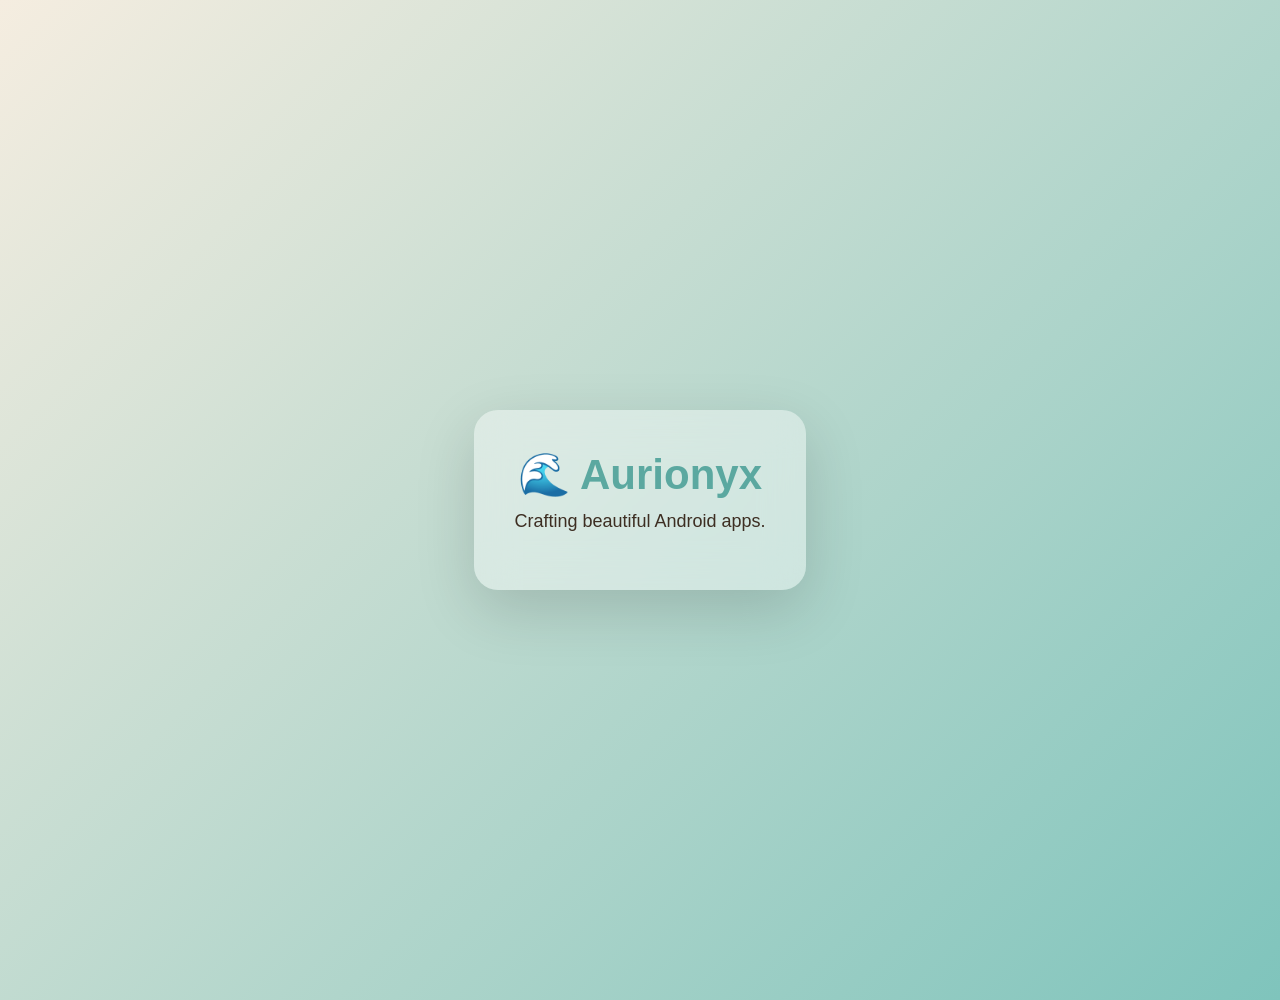
==== index.html @ de1ad11c "Add initial HTML structure for Aurionyx page" ====
<!DOCTYPE html>
<html lang="ru">
<head>
    <meta charset="UTF-8">
    <title>Aurionyx</title>
    <style>
        body {
            background: linear-gradient(135deg, #F5EDE0, #7FC4BC);
            font-family: sans-serif;
            text-align: center;
            padding: 50px;
            min-height: 100vh;
            margin: 0;
            display: flex;
            align-items: center;
            justify-content: center;
        }
        .card {
            background: rgba(255,255,255,0.4);
            backdrop-filter: blur(20px);
            padding: 40px;
            border-radius: 24px;
            box-shadow: 0 20px 60px rgba(0,0,0,0.15);
            max-width: 500px;
        }
        h1 { color: #5BA8A0; font-size: 42px; margin: 0; }
        p { color: #3D2E22; font-size: 18px; margin-top: 12px; }
    </style>
</head>
<body>
    <div class="card">
        <h1>🌊 Aurionyx</h1>
        <p>Crafting beautiful Android apps.</p>
    </div>
</body>
</html>
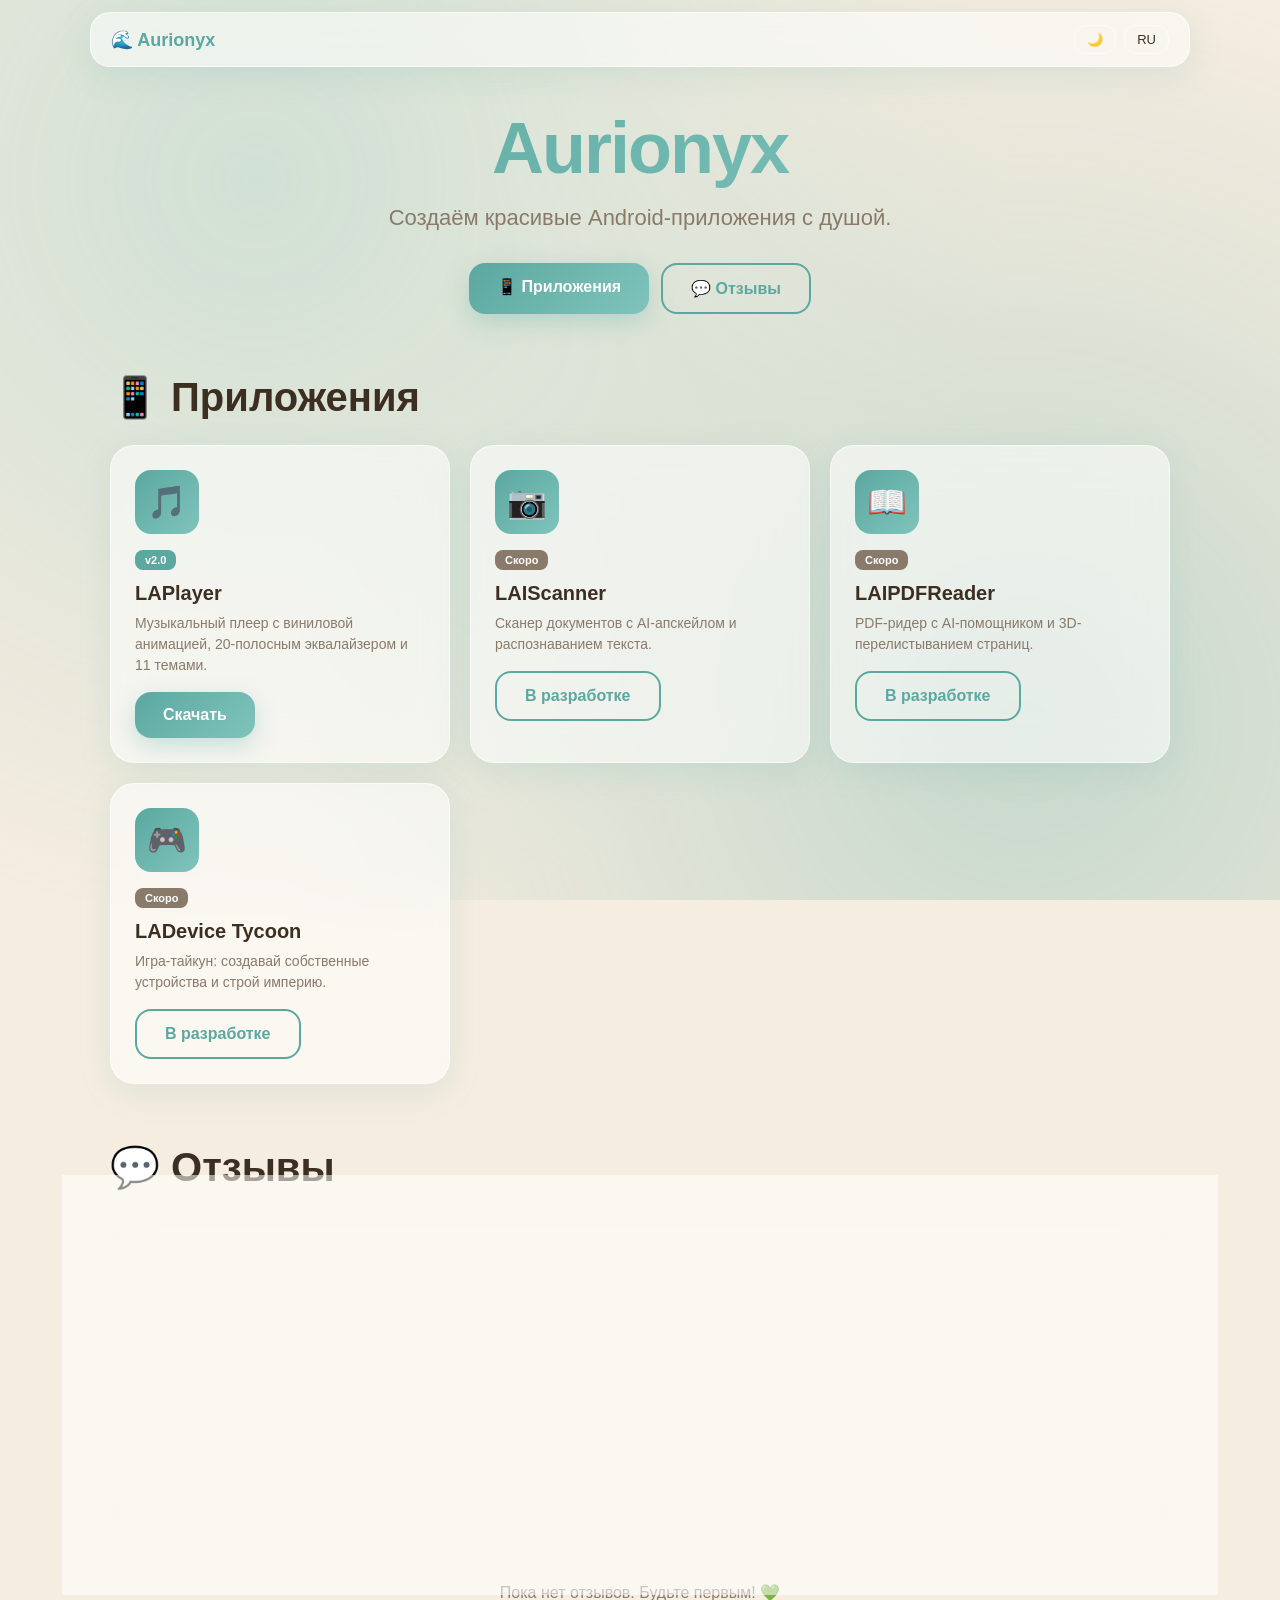
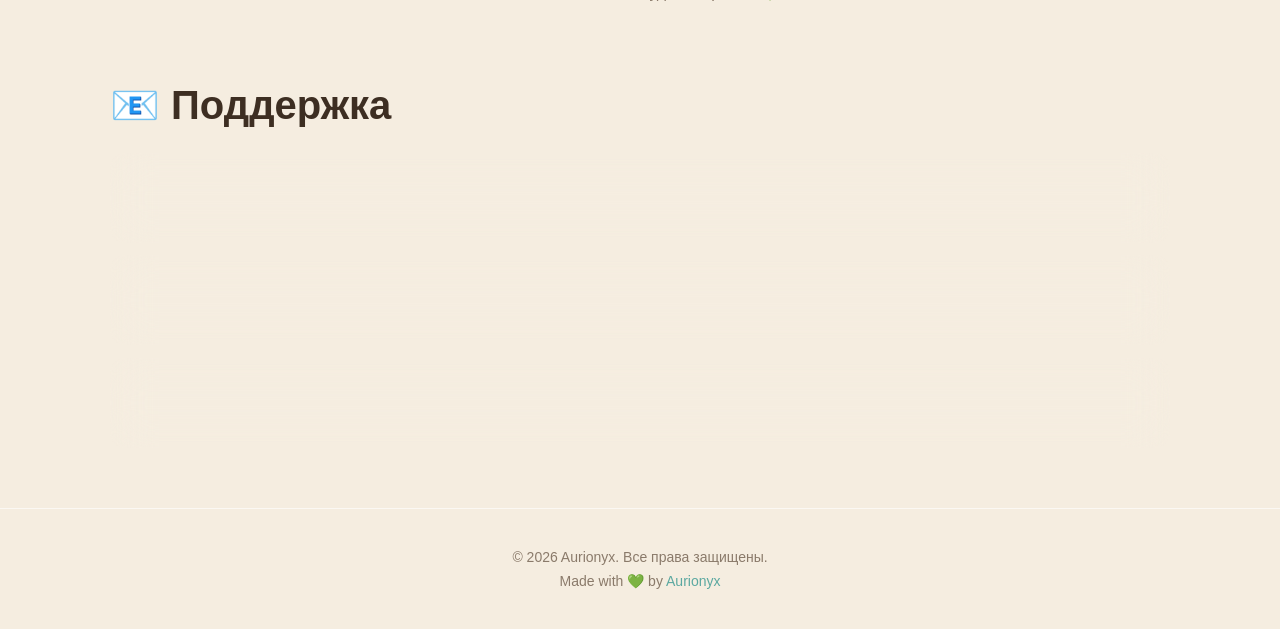
==== commit e62a3a5f: "Refactor index.html for theme and layout enhancements Updated HTML structure and styles for improved" ====
--- a/index.html
+++ b/index.html
@@ -1,36 +1,613 @@
 <!DOCTYPE html>
 <html lang="ru">
 <head>
-    <meta charset="UTF-8">
-    <title>Aurionyx</title>
-    <style>
-        body {
-            background: linear-gradient(135deg, #F5EDE0, #7FC4BC);
-            font-family: sans-serif;
-            text-align: center;
-            padding: 50px;
-            min-height: 100vh;
-            margin: 0;
-            display: flex;
-            align-items: center;
-            justify-content: center;
-        }
-        .card {
-            background: rgba(255,255,255,0.4);
-            backdrop-filter: blur(20px);
-            padding: 40px;
-            border-radius: 24px;
-            box-shadow: 0 20px 60px rgba(0,0,0,0.15);
-            max-width: 500px;
-        }
-        h1 { color: #5BA8A0; font-size: 42px; margin: 0; }
-        p { color: #3D2E22; font-size: 18px; margin-top: 12px; }
-    </style>
+<meta charset="UTF-8">
+<meta name="viewport" content="width=device-width, initial-scale=1.0">
+<title>Aurionyx — Android Apps</title>
+<style>
+:root {
+  --sand: #F5EDE0;
+  --foam: #5BA8A0;
+  --turq: #7FC4BC;
+  --text: #3D2E22;
+  --text2: #8A7A6A;
+  --card: rgba(255,255,255,0.55);
+  --border: rgba(255,255,255,0.6);
+  --shadow: 0 8px 32px rgba(91,168,160,0.15);
+}
+[data-theme="dark"] {
+  --sand: #0E1F17;
+  --foam: #4CAF50;
+  --turq: #81C784;
+  --text: #E8F5E9;
+  --text2: #A5C4B0;
+  --card: rgba(255,255,255,0.06);
+  --border: rgba(255,255,255,0.1);
+  --shadow: 0 8px 32px rgba(0,0,0,0.4);
+}
+[data-theme="amoled"] {
+  --sand: #000000;
+  --foam: #4CAF50;
+  --turq: #81C784;
+  --text: #FFFFFF;
+  --text2: #A5C4B0;
+  --card: rgba(76,175,80,0.08);
+  --border: rgba(76,175,80,0.15);
+  --shadow: 0 8px 32px rgba(0,0,0,0.8);
+}
+* { margin: 0; padding: 0; box-sizing: border-box; -webkit-tap-highlight-color: transparent; }
+body {
+  font-family: -apple-system, BlinkMacSystemFont, 'Segoe UI', Roboto, sans-serif;
+  background: var(--sand);
+  color: var(--text);
+  min-height: 100vh;
+  overflow-x: hidden;
+  transition: background 0.4s, color 0.4s;
+  position: relative;
+}
+body::before {
+  content: '';
+  position: fixed;
+  inset: 0;
+  background: radial-gradient(circle at 20% 20%, var(--turq), transparent 60%),
+              radial-gradient(circle at 80% 80%, var(--foam), transparent 60%);
+  opacity: 0.3;
+  z-index: -1;
+  animation: flow 20s ease-in-out infinite;
+}
+@keyframes flow {
+  0%, 100% { transform: translate(0, 0) scale(1); }
+  50% { transform: translate(30px, -30px) scale(1.1); }
+}
+nav {
+  position: sticky;
+  top: 12px;
+  margin: 12px auto;
+  max-width: 1100px;
+  background: var(--card);
+  backdrop-filter: blur(20px);
+  -webkit-backdrop-filter: blur(20px);
+  border: 1px solid var(--border);
+  border-radius: 20px;
+  padding: 12px 20px;
+  display: flex;
+  justify-content: space-between;
+  align-items: center;
+  box-shadow: var(--shadow);
+  z-index: 100;
+}
+.logo { font-weight: 700; font-size: 18px; color: var(--foam); display: flex; align-items: center; gap: 8px; }
+.nav-right { display: flex; gap: 8px; align-items: center; }
+.nav-btn {
+  background: transparent;
+  border: 1px solid var(--border);
+  color: var(--text);
+  padding: 6px 12px;
+  border-radius: 12px;
+  cursor: pointer;
+  font-size: 13px;
+  transition: 0.2s;
+}
+.nav-btn:hover { background: var(--card); transform: scale(1.05); }
+.hero {
+  max-width: 1100px;
+  margin: 40px auto;
+  padding: 0 20px;
+  text-align: center;
+}
+.hero h1 {
+  font-size: clamp(40px, 8vw, 72px);
+  background: linear-gradient(135deg, var(--foam), var(--turq));
+  -webkit-background-clip: text;
+  -webkit-text-fill-color: transparent;
+  background-clip: text;
+  margin-bottom: 16px;
+  font-weight: 800;
+  letter-spacing: -2px;
+}
+.hero p {
+  font-size: clamp(16px, 2.5vw, 22px);
+  color: var(--text2);
+  max-width: 600px;
+  margin: 0 auto 32px;
+}
+.hero-buttons { display: flex; gap: 12px; justify-content: center; flex-wrap: wrap; }
+.btn {
+  background: linear-gradient(135deg, var(--foam), var(--turq));
+  color: white;
+  border: none;
+  padding: 14px 28px;
+  border-radius: 16px;
+  font-size: 16px;
+  font-weight: 600;
+  cursor: pointer;
+  transition: 0.3s cubic-bezier(0.34, 1.56, 0.64, 1);
+  text-decoration: none;
+  display: inline-block;
+  box-shadow: 0 8px 24px rgba(91,168,160,0.3);
+}
+.btn:hover { transform: translateY(-3px) scale(1.03); box-shadow: 0 12px 32px rgba(91,168,160,0.4); }
+.btn-outline {
+  background: transparent;
+  border: 2px solid var(--foam);
+  color: var(--foam);
+  box-shadow: none;
+}
+.btn-outline:hover { background: var(--foam); color: white; }
+section {
+  max-width: 1100px;
+  margin: 60px auto;
+  padding: 0 20px;
+}
+.section-title {
+  font-size: clamp(28px, 5vw, 40px);
+  margin-bottom: 24px;
+  font-weight: 700;
+  color: var(--text);
+}
+.apps-grid {
+  display: grid;
+  grid-template-columns: repeat(auto-fill, minmax(280px, 1fr));
+  gap: 20px;
+}
+.app-card {
+  background: var(--card);
+  backdrop-filter: blur(20px);
+  -webkit-backdrop-filter: blur(20px);
+  border: 1px solid var(--border);
+  border-radius: 24px;
+  padding: 24px;
+  box-shadow: var(--shadow);
+  transition: 0.3s cubic-bezier(0.34, 1.56, 0.64, 1);
+}
+.app-card:hover { transform: translateY(-6px); box-shadow: 0 16px 40px rgba(91,168,160,0.25); }
+.app-icon {
+  width: 64px; height: 64px;
+  border-radius: 16px;
+  background: linear-gradient(135deg, var(--foam), var(--turq));
+  display: flex; align-items: center; justify-content: center;
+  font-size: 32px;
+  margin-bottom: 16px;
+}
+.app-card h3 { font-size: 20px; margin-bottom: 8px; }
+.app-card p { color: var(--text2); font-size: 14px; margin-bottom: 16px; line-height: 1.5; }
+.badge {
+  display: inline-block;
+  background: var(--foam);
+  color: white;
+  font-size: 11px;
+  padding: 4px 10px;
+  border-radius: 8px;
+  font-weight: 600;
+  margin-bottom: 12px;
+}
+.badge.soon { background: var(--text2); }
+.feedback-form {
+  background: var(--card);
+  backdrop-filter: blur(20px);
+  border: 1px solid var(--border);
+  border-radius: 24px;
+  padding: 24px;
+  box-shadow: var(--shadow);
+  margin-bottom: 24px;
+}
+.feedback-form input,
+.feedback-form textarea,
+.feedback-form select {
+  width: 100%;
+  padding: 12px 16px;
+  border: 1px solid var(--border);
+  border-radius: 12px;
+  background: rgba(255,255,255,0.3);
+  color: var(--text);
+  font-size: 15px;
+  margin-bottom: 12px;
+  font-family: inherit;
+}
+.feedback-form textarea { min-height: 100px; resize: vertical; }
+.reviews-list { display: flex; flex-direction: column; gap: 12px; }
+.review {
+  background: var(--card);
+  backdrop-filter: blur(20px);
+  border: 1px solid var(--border);
+  border-radius: 16px;
+  padding: 16px;
+  box-shadow: var(--shadow);
+}
+.review-header { display: flex; justify-content: space-between; margin-bottom: 8px; }
+.review-name { font-weight: 600; }
+.review-stars { color: #FFB800; }
+.review-text { color: var(--text2); font-size: 14px; line-height: 1.5; }
+.review-date { font-size: 12px; color: var(--text2); opacity: 0.7; margin-top: 8px; }
+.faq-item {
+  background: var(--card);
+  backdrop-filter: blur(20px);
+  border: 1px solid var(--border);
+  border-radius: 16px;
+  padding: 20px;
+  margin-bottom: 12px;
+  box-shadow: var(--shadow);
+}
+.faq-item h4 { color: var(--foam); margin-bottom: 8px; }
+.faq-item p { color: var(--text2); font-size: 14px; line-height: 1.6; }
+footer {
+  text-align: center;
+  padding: 40px 20px;
+  color: var(--text2);
+  font-size: 14px;
+  border-top: 1px solid var(--border);
+  margin-top: 60px;
+}
+footer a { color: var(--foam); text-decoration: none; }
+@media (max-width: 600px) {
+  nav { padding: 10px 14px; border-radius: 16px; }
+  .logo { font-size: 16px; }
+  .nav-btn { padding: 5px 10px; font-size: 12px; }
+  .hero { margin: 24px auto; }
+}
+</style>
 </head>
-<body>
-    <div class="card">
-        <h1>🌊 Aurionyx</h1>
-        <p>Crafting beautiful Android apps.</p>
+<body data-theme="light">
+
+<nav>
+  <div class="logo">🌊 Aurionyx</div>
+  <div class="nav-right">
+    <button class="nav-btn" id="themeBtn" onclick="cycleTheme()">🌙</button>
+    <button class="nav-btn" onclick="toggleLang()" id="langBtn">RU</button>
+  </div>
+</nav>
+
+<div class="hero">
+  <h1 data-i18n="hero_title">Aurionyx</h1>
+  <p data-i18n="hero_sub">Создаём красивые Android-приложения с душой.</p>
+  <div class="hero-buttons">
+    <a href="#apps" class="btn" data-i18n="btn_apps">📱 Приложения</a>
+    <a href="#feedback" class="btn btn-outline" data-i18n="btn_feedback">💬 Отзывы</a>
+  </div>
+</div>
+
+<section id="apps">
+  <h2 class="section-title" data-i18n="apps_title">📱 Приложения</h2>
+  <div class="apps-grid">
+    <div class="app-card">
+      <div class="app-icon">🎵</div>
+      <span class="badge">v2.0</span>
+      <h3>LAPlayer</h3>
+      <p data-i18n="app_laplayer">Музыкальный плеер с виниловой анимацией, 20-полосным эквалайзером и 11 темами.</p>
+      <a href="https://github.com/Aurionyx-Corp" class="btn" data-i18n="btn_download">Скачать</a>
     </div>
+    <div class="app-card">
+      <div class="app-icon">📷</div>
+      <span class="badge soon" data-i18n="badge_soon">Скоро</span>
+      <h3>LAIScanner</h3>
+      <p data-i18n="app_laiscanner">Сканер документов с AI-апскейлом и распознаванием текста.</p>
+      <button class="btn btn-outline" disabled data-i18n="btn_soon">В разработке</button>
+    </div>
+    <div class="app-card">
+      <div class="app-icon">📖</div>
+      <span class="badge soon" data-i18n="badge_soon">Скоро</span>
+      <h3>LAIPDFReader</h3>
+      <p data-i18n="app_laipdf">PDF-ридер с AI-помощником и 3D-перелистыванием страниц.</p>
+      <button class="btn btn-outline" disabled data-i18n="btn_soon">В разработке</button>
+    </div>
+    <div class="app-card">
+      <div class="app-icon">🎮</div>
+      <span class="badge soon" data-i18n="badge_soon">Скоро</span>
+      <h3>LADevice Tycoon</h3>
+      <p data-i18n="app_ladevice">Игра-тайкун: создавай собственные устройства и строй империю.</p>
+      <button class="btn btn-outline" disabled data-i18n="btn_soon">В разработке</button>
+    </div>
+  </div>
+</section>
+
+<section id="feedback">
+  <h2 class="section-title" data-i18n="feedback_title">💬 Отзывы</h2>
+  <div class="feedback-form">
+    <input type="text" id="fbName" placeholder="Ваше имя" data-i18n-ph="ph_name">
+    <select id="fbRating">
+      <option value="5">⭐⭐⭐⭐⭐</option>
+      <option value="4">⭐⭐⭐⭐</option>
+      <option value="3">⭐⭐⭐</option>
+      <option value="2">⭐⭐</option>
+      <option value="1">⭐</option>
+    </select>
+    <textarea id="fbText" placeholder="Ваш отзыв или предложение..." data-i18n-ph="ph_text"></textarea>
+    <button class="btn" onclick="submitFeedback()" data-i18n="btn_send">Отправить</button>
+  </div>
+  <div class="reviews-list" id="reviewsList"></div>
+</section>
+
+<section id="support">
+  <h2 class="section-title" data-i18n="support_title">📧 Поддержка</h2>
+  <div class="faq-item">
+    <h4 data-i18n="faq1_q">Как связаться с разработчиком?</h4>
+    <p data-i18n="faq1_a">Пишите на email: cooolget06@gmail.com</p>
+  </div>
+  <div class="faq-item">
+    <h4 data-i18n="faq2_q">Где скачать приложения?</h4>
+    <p data-i18n="faq2_a">Скоро APK-файлы появятся в разделе "Приложения".</p>
+  </div>
+  <div class="faq-item">
+    <h4 data-i18n="faq3_q">Приложения бесплатные?</h4>
+    <p data-i18n="faq3_a">Да, все приложения Aurionyx полностью бесплатны, без рекламы и подписок.</p>
+  </div>
+</section>
+
+<footer>
+  <p>© 2026 Aurionyx. <span data-i18n="footer_rights">Все права защищены.</span></p>
+  <p style="margin-top: 8px;">Made with 💚 by <a href="mailto:cooolget06@gmail.com">Aurionyx</a></p>
+</footer>
+
+<script>
+const translations = {
+  ru: {
+    hero_title: "Aurionyx",
+    hero_sub: "Создаём красивые Android-приложения с душой.",
+    btn_apps: "📱 Приложения",
+    btn_feedback: "💬 Отзывы",
+    apps_title: "📱 Приложения",
+    app_laplayer: "Музыкальный плеер с виниловой анимацией, 20-полосным эквалайзером и 11 темами.",
+    app_laiscanner: "Сканер документов с AI-апскейлом и распознаванием текста.",
+    app_laipdf: "PDF-ридер с AI-помощником и 3D-перелистыванием страниц.",
+    app_ladevice: "Игра-тайкун: создавай собственные устройства и строй империю.",
+    btn_download: "Скачать",
+    btn_soon: "В разработке",
+    badge_soon: "Скоро",
+    feedback_title: "💬 Отзывы",
+    ph_name: "Ваше имя",
+    ph_text: "Ваш отзыв или предложение...",
+    btn_send: "Отправить",
+    support_title: "📧 Поддержка",
+    faq1_q: "Как связаться с разработчиком?",
+    faq1_a: "Пишите на email: cooolget06@gmail.com",
+    faq2_q: "Где скачать приложения?",
+    faq2_a: "Скоро APK-файлы появятся в разделе \"Приложения\".",
+    faq3_q: "Приложения бесплатные?",
+    faq3_a: "Да, все приложения Aurionyx полностью бесплатны, без рекламы и подписок.",
+    footer_rights: "Все права защищены."
+  },
+  en: {
+    hero_title: "Aurionyx",
+    hero_sub: "Crafting beautiful Android apps with soul.",
+    btn_apps: "📱 Apps",
+    btn_feedback: "💬 Feedback",
+    apps_title: "📱 Apps",
+    app_laplayer: "Music player with vinyl animation, 20-band equalizer, and 11 themes.",
+    app_laiscanner: "Document scanner with AI upscale and text recognition.",
+    app_laipdf: "PDF reader with AI assistant and 3D page flip.",
+    app_ladevice: "Tycoon game: build your own devices and empire.",
+    btn_download: "Download",
+    btn_soon: "Coming soon",
+    badge_soon: "Soon",
+    feedback_title: "💬 Feedback",
+    ph_name: "Your name",
+    ph_text: "Your feedback or suggestion...",
+    btn_send: "Send",
+    support_title: "📧 Support",
+    faq1_q: "How to contact the developer?",
+    faq1_a: "Email: cooolget06@gmail.com",
+    faq2_q: "Where to download apps?",
+    faq2_a: "APK files will appear in the Apps section soon.",
+    faq3_q: "Are the apps free?",
+    faq3_a: "Yes, all Aurionyx apps are completely free, no ads, no subscriptions.",
+    footer_rights: "All rights reserved."
+  },
+  uk: {
+    hero_title: "Aurionyx",
+    hero_sub: "Створюємо красиві Android-додатки з душею.",
+    btn_apps: "📱 Додатки",
+    btn_feedback: "💬 Відгуки",
+    apps_title: "📱 Додатки",
+    app_laplayer: "Музичний плеєр з вініловою анімацією, 20-смуговим еквалайзером та 11 темами.",
+    app_laiscanner: "Сканер документів з AI-апскейлом і розпізнаванням тексту.",
+    app_laipdf: "PDF-рідер з AI-помічником і 3D-перегортанням сторінок.",
+    app_ladevice: "Гра-тайкун: створюй власні пристрої та імперію.",
+    btn_download: "Завантажити",
+    btn_soon: "У розробці",
+    badge_soon: "Скоро",
+    feedback_title: "💬 Відгуки",
+    ph_name: "Ваше ім'я",
+    ph_text: "Ваш відгук або пропозиція...",
+    btn_send: "Надіслати",
+    support_title: "📧 Підтримка",
+    faq1_q: "Як зв'язатися з розробником?",
+    faq1_a: "Email: cooolget06@gmail.com",
+    faq2_q: "Де завантажити додатки?",
+    faq2_a: "APK-файли скоро з'являться в розділі \"Додатки\".",
+    faq3_q: "Додатки безкоштовні?",
+    faq3_a: "Так, всі додатки Aurionyx повністю безкоштовні, без реклами.",
+    footer_rights: "Всі права захищені."
+  },
+  be: {
+    hero_title: "Aurionyx",
+    hero_sub: "Ствараем прыгожыя Android-дадаткі з душой.",
+    btn_apps: "📱 Дадаткі",
+    btn_feedback: "💬 Водгукі",
+    apps_title: "📱 Дадаткі",
+    app_laplayer: "Музычны плэер з вінілавай анімацыяй, 20-палосным эквалайзерам і 11 тэмамі.",
+    app_laiscanner: "Сканер дакументаў з AI-апскейлам і распазнаваннем тэксту.",
+    app_laipdf: "PDF-рыдэр з AI-памочнікам і 3D-перагортваннем старонак.",
+    app_ladevice: "Гульня-тайкун: стварай уласныя прылады і імперыю.",
+    btn_download: "Спампаваць",
+    btn_soon: "У распрацоўцы",
+    badge_soon: "Хутка",
+    feedback_title: "💬 Водгукі",
+    ph_name: "Ваша імя",
+    ph_text: "Ваш водгук або прапанова...",
+    btn_send: "Адправіць",
+    support_title: "📧 Падтрымка",
+    faq1_q: "Як звязацца з распрацоўшчыкам?",
+    faq1_a: "Email: cooolget06@gmail.com",
+    faq2_q: "Дзе спампаваць дадаткі?",
+    faq2_a: "APK-файлы хутка з'явяцца ў раздзеле \"Дадаткі\".",
+    faq3_q: "Дадаткі бясплатныя?",
+    faq3_a: "Так, усе дадаткі Aurionyx цалкам бясплатныя, без рэкламы.",
+    footer_rights: "Усе правы абаронены."
+  },
+  pl: {
+    hero_title: "Aurionyx",
+    hero_sub: "Tworzymy piękne aplikacje Android z duszą.",
+    btn_apps: "📱 Aplikacje",
+    btn_feedback: "💬 Opinie",
+    apps_title: "📱 Aplikacje",
+    app_laplayer: "Odtwarzacz muzyczny z animacją winylu, 20-pasmowym korektorem i 11 motywami.",
+    app_laiscanner: "Skaner dokumentów z AI upscale i rozpoznawaniem tekstu.",
+    app_laipdf: "Czytnik PDF z asystentem AI i przewracaniem stron 3D.",
+    app_ladevice: "Gra tycoon: twórz własne urządzenia i imperium.",
+    btn_download: "Pobierz",
+    btn_soon: "W budowie",
+    badge_soon: "Wkrótce",
+    feedback_title: "💬 Opinie",
+    ph_name: "Twoje imię",
+    ph_text: "Twoja opinia lub sugestia...",
+    btn_send: "Wyślij",
+    support_title: "📧 Wsparcie",
+    faq1_q: "Jak skontaktować się z deweloperem?",
+    faq1_a: "Email: cooolget06@gmail.com",
+    faq2_q: "Gdzie pobrać aplikacje?",
+    faq2_a: "Pliki APK wkrótce pojawią się w sekcji \"Aplikacje\".",
+    faq3_q: "Czy aplikacje są darmowe?",
+    faq3_a: "Tak, wszystkie aplikacje Aurionyx są całkowicie darmowe, bez reklam.",
+    footer_rights: "Wszelkie prawa zastrzeżone."
+  },
+  kk: {
+    hero_title: "Aurionyx",
+    hero_sub: "Жанды Android қосымшаларын жасаймыз.",
+    btn_apps: "📱 Қосымшалар",
+    btn_feedback: "💬 Пікірлер",
+    apps_title: "📱 Қосымшалар",
+    app_laplayer: "Винил анимациясы, 20 жолақты эквалайзер және 11 тақырыппен музыка ойнатқыш.",
+    app_laiscanner: "AI upscale және мәтінді танумен құжат сканері.",
+    app_laipdf: "AI көмекшісі және 3D бет бұрумен PDF оқырман.",
+    app_ladevice: "Тайкун ойыны: өз құрылғыларыңызды және империяңызды жасаңыз.",
+    btn_download: "Жүктеу",
+    btn_soon: "Әзірленуде",
+    badge_soon: "Жақында",
+    feedback_title: "💬 Пікірлер",
+    ph_name: "Сіздің атыңыз",
+    ph_text: "Сіздің пікіріңіз немесе ұсынысыңыз...",
+    btn_send: "Жіберу",
+    support_title: "📧 Қолдау",
+    faq1_q: "Әзірлеушімен қалай байланысуға болады?",
+    faq1_a: "Email: cooolget06@gmail.com",
+    faq2_q: "Қосымшаларды қайдан жүктеуге болады?",
+    faq2_a: "APK файлдары жақында \"Қосымшалар\" бөлімінде пайда болады.",
+    faq3_q: "Қосымшалар тегін бе?",
+    faq3_a: "Иә, барлық Aurionyx қосымшалары толығымен тегін, жарнамасыз.",
+    footer_rights: "Барлық құқықтар қорғалған."
+  },
+  bg: {
+    hero_title: "Aurionyx",
+    hero_sub: "Създаваме красиви Android приложения с душа.",
+    btn_apps: "📱 Приложения",
+    btn_feedback: "💬 Отзиви",
+    apps_title: "📱 Приложения",
+    app_laplayer: "Музикален плейър с винил анимация, 20-лентов еквалайзер и 11 теми.",
+    app_laiscanner: "Скенер за документи с AI upscale и разпознаване на текст.",
+    app_laipdf: "PDF четец с AI асистент и 3D прелистване на страници.",
+    app_ladevice: "Игра тайкун: създай свои устройства и империя.",
+    btn_download: "Изтегли",
+    btn_soon: "В разработка",
+    badge_soon: "Скоро",
+    feedback_title: "💬 Отзиви",
+    ph_name: "Вашето име",
+    ph_text: "Вашият отзив или предложение...",
+    btn_send: "Изпрати",
+    support_title: "📧 Поддръжка",
+    faq1_q: "Как да се свържа с разработчика?",
+    faq1_a: "Email: cooolget06@gmail.com",
+    faq2_q: "Откъде да изтегля приложенията?",
+    faq2_a: "APK файловете ще се появят в раздел \"Приложения\" скоро.",
+    faq3_q: "Приложенията безплатни ли са?",
+    faq3_a: "Да, всички приложения на Aurionyx са напълно безплатни, без реклами.",
+    footer_rights: "Всички права запазени."
+  }
+};
+
+let currentLang = 'ru';
+const langs = ['ru', 'en', 'uk', 'be', 'pl', 'kk', 'bg'];
+const langLabels = { ru: 'RU', en: 'EN', uk: 'UA', be: 'BY', pl: 'PL', kk: 'KZ', bg: 'BG' };
+
+function applyLang() {
+  const t = translations[currentLang];
+  document.querySelectorAll('[data-i18n]').forEach(el => {
+    const key = el.getAttribute('data-i18n');
+    if (t[key]) el.textContent = t[key];
+  });
+  document.querySelectorAll('[data-i18n-ph]').forEach(el => {
+    const key = el.getAttribute('data-i18n-ph');
+    if (t[key]) el.placeholder = t[key];
+  });
+  document.getElementById('langBtn').textContent = langLabels[currentLang];
+  localStorage.setItem('aurionyx_lang', currentLang);
+}
+
+function toggleLang() {
+  const idx = langs.indexOf(currentLang);
+  currentLang = langs[(idx + 1) % langs.length];
+  applyLang();
+}
+
+let themes = ['light', 'dark', 'amoled'];
+let themeIcons = { light: '🌙', dark: '☀️', amoled: '🌑' };
+
+function cycleTheme() {
+  const current = document.body.getAttribute('data-theme') || 'light';
+  const idx = themes.indexOf(current);
+  const next = themes[(idx + 1) % themes.length];
+  document.body.setAttribute('data-theme', next);
+  document.getElementById('themeBtn').textContent = themeIcons[next];
+  localStorage.setItem('aurionyx_theme', next);
+}
+
+function submitFeedback() {
+  const name = document.getElementById('fbName').value.trim() || 'Аноним';
+  const rating = document.getElementById('fbRating').value;
+  const text = document.getElementById('fbText').value.trim();
+  if (!text) { alert('Напишите отзыв!'); return; }
+  const feedbacks = JSON.parse(localStorage.getItem('aurionyx_feedback') || '[]');
+  feedbacks.unshift({ name, rating, text, date: new Date().toLocaleDateString('ru-RU') });
+  localStorage.setItem('aurionyx_feedback', JSON.stringify(feedbacks));
+  document.getElementById('fbName').value = '';
+  document.getElementById('fbText').value = '';
+  renderReviews();
+  alert('Спасибо за отзыв! 💚');
+}
+
+function renderReviews() {
+  const feedbacks = JSON.parse(localStorage.getItem('aurionyx_feedback') || '[]');
+  const list = document.getElementById('reviewsList');
+  if (feedbacks.length === 0) {
+    list.innerHTML = '<p style="color: var(--text2); text-align:center; padding: 20px;">Пока нет отзывов. Будьте первым! 💚</p>';
+    return;
+  }
+  list.innerHTML = feedbacks.map(f => `
+    <div class="review">
+      <div class="review-header">
+        <span class="review-name">${escapeHtml(f.name)}</span>
+        <span class="review-stars">${'⭐'.repeat(parseInt(f.rating))}</span>
+      </div>
+      <div class="review-text">${escapeHtml(f.text)}</div>
+      <div class="review-date">${f.date}</div>
+    </div>
+  `).join('');
+}
+
+function escapeHtml(str) {
+  const div = document.createElement('div');
+  div.textContent = str;
+  return div.innerHTML;
+}
+
+window.addEventListener('DOMContentLoaded', () => {
+  const savedLang = localStorage.getItem('aurionyx_lang');
+  if (savedLang && langs.includes(savedLang)) currentLang = savedLang;
+  applyLang();
+  const savedTheme = localStorage.getItem('aurionyx_theme') || 'light';
+  document.body.setAttribute('data-theme', savedTheme);
+  document.getElementById('themeBtn').textContent = themeIcons[savedTheme];
+  renderReviews();
+});
+</script>
 </body>
 </html>
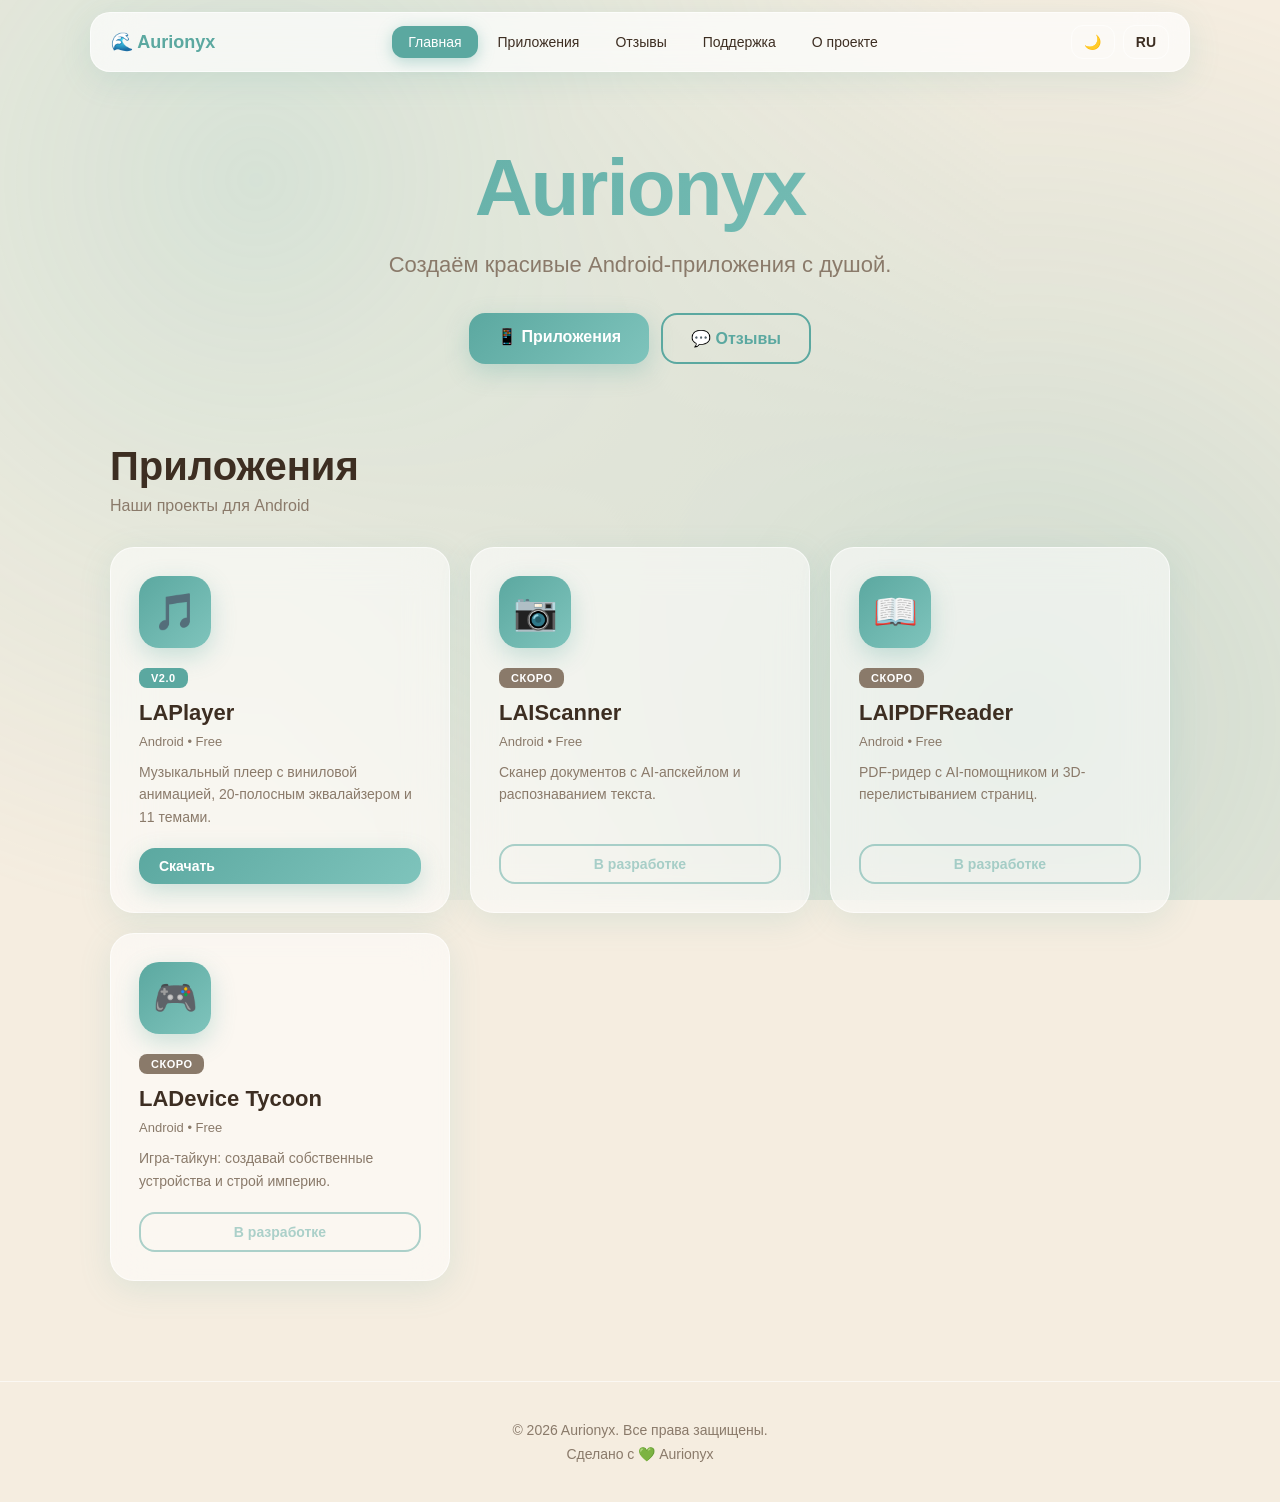
==== commit 58acabd8: "Update index.html with navigation and app details Refactor navigation and application sections with " ====
--- a/index.html
+++ b/index.html
@@ -4,610 +4,96 @@
 <meta charset="UTF-8">
 <meta name="viewport" content="width=device-width, initial-scale=1.0">
 <title>Aurionyx — Android Apps</title>
-<style>
-:root {
-  --sand: #F5EDE0;
-  --foam: #5BA8A0;
-  --turq: #7FC4BC;
-  --text: #3D2E22;
-  --text2: #8A7A6A;
-  --card: rgba(255,255,255,0.55);
-  --border: rgba(255,255,255,0.6);
-  --shadow: 0 8px 32px rgba(91,168,160,0.15);
-}
-[data-theme="dark"] {
-  --sand: #0E1F17;
-  --foam: #4CAF50;
-  --turq: #81C784;
-  --text: #E8F5E9;
-  --text2: #A5C4B0;
-  --card: rgba(255,255,255,0.06);
-  --border: rgba(255,255,255,0.1);
-  --shadow: 0 8px 32px rgba(0,0,0,0.4);
-}
-[data-theme="amoled"] {
-  --sand: #000000;
-  --foam: #4CAF50;
-  --turq: #81C784;
-  --text: #FFFFFF;
-  --text2: #A5C4B0;
-  --card: rgba(76,175,80,0.08);
-  --border: rgba(76,175,80,0.15);
-  --shadow: 0 8px 32px rgba(0,0,0,0.8);
-}
-* { margin: 0; padding: 0; box-sizing: border-box; -webkit-tap-highlight-color: transparent; }
-body {
-  font-family: -apple-system, BlinkMacSystemFont, 'Segoe UI', Roboto, sans-serif;
-  background: var(--sand);
-  color: var(--text);
-  min-height: 100vh;
-  overflow-x: hidden;
-  transition: background 0.4s, color 0.4s;
-  position: relative;
-}
-body::before {
-  content: '';
-  position: fixed;
-  inset: 0;
-  background: radial-gradient(circle at 20% 20%, var(--turq), transparent 60%),
-              radial-gradient(circle at 80% 80%, var(--foam), transparent 60%);
-  opacity: 0.3;
-  z-index: -1;
-  animation: flow 20s ease-in-out infinite;
-}
-@keyframes flow {
-  0%, 100% { transform: translate(0, 0) scale(1); }
-  50% { transform: translate(30px, -30px) scale(1.1); }
-}
-nav {
-  position: sticky;
-  top: 12px;
-  margin: 12px auto;
-  max-width: 1100px;
-  background: var(--card);
-  backdrop-filter: blur(20px);
-  -webkit-backdrop-filter: blur(20px);
-  border: 1px solid var(--border);
-  border-radius: 20px;
-  padding: 12px 20px;
-  display: flex;
-  justify-content: space-between;
-  align-items: center;
-  box-shadow: var(--shadow);
-  z-index: 100;
-}
-.logo { font-weight: 700; font-size: 18px; color: var(--foam); display: flex; align-items: center; gap: 8px; }
-.nav-right { display: flex; gap: 8px; align-items: center; }
-.nav-btn {
-  background: transparent;
-  border: 1px solid var(--border);
-  color: var(--text);
-  padding: 6px 12px;
-  border-radius: 12px;
-  cursor: pointer;
-  font-size: 13px;
-  transition: 0.2s;
-}
-.nav-btn:hover { background: var(--card); transform: scale(1.05); }
-.hero {
-  max-width: 1100px;
-  margin: 40px auto;
-  padding: 0 20px;
-  text-align: center;
-}
-.hero h1 {
-  font-size: clamp(40px, 8vw, 72px);
-  background: linear-gradient(135deg, var(--foam), var(--turq));
-  -webkit-background-clip: text;
-  -webkit-text-fill-color: transparent;
-  background-clip: text;
-  margin-bottom: 16px;
-  font-weight: 800;
-  letter-spacing: -2px;
-}
-.hero p {
-  font-size: clamp(16px, 2.5vw, 22px);
-  color: var(--text2);
-  max-width: 600px;
-  margin: 0 auto 32px;
-}
-.hero-buttons { display: flex; gap: 12px; justify-content: center; flex-wrap: wrap; }
-.btn {
-  background: linear-gradient(135deg, var(--foam), var(--turq));
-  color: white;
-  border: none;
-  padding: 14px 28px;
-  border-radius: 16px;
-  font-size: 16px;
-  font-weight: 600;
-  cursor: pointer;
-  transition: 0.3s cubic-bezier(0.34, 1.56, 0.64, 1);
-  text-decoration: none;
-  display: inline-block;
-  box-shadow: 0 8px 24px rgba(91,168,160,0.3);
-}
-.btn:hover { transform: translateY(-3px) scale(1.03); box-shadow: 0 12px 32px rgba(91,168,160,0.4); }
-.btn-outline {
-  background: transparent;
-  border: 2px solid var(--foam);
-  color: var(--foam);
-  box-shadow: none;
-}
-.btn-outline:hover { background: var(--foam); color: white; }
-section {
-  max-width: 1100px;
-  margin: 60px auto;
-  padding: 0 20px;
-}
-.section-title {
-  font-size: clamp(28px, 5vw, 40px);
-  margin-bottom: 24px;
-  font-weight: 700;
-  color: var(--text);
-}
-.apps-grid {
-  display: grid;
-  grid-template-columns: repeat(auto-fill, minmax(280px, 1fr));
-  gap: 20px;
-}
-.app-card {
-  background: var(--card);
-  backdrop-filter: blur(20px);
-  -webkit-backdrop-filter: blur(20px);
-  border: 1px solid var(--border);
-  border-radius: 24px;
-  padding: 24px;
-  box-shadow: var(--shadow);
-  transition: 0.3s cubic-bezier(0.34, 1.56, 0.64, 1);
-}
-.app-card:hover { transform: translateY(-6px); box-shadow: 0 16px 40px rgba(91,168,160,0.25); }
-.app-icon {
-  width: 64px; height: 64px;
-  border-radius: 16px;
-  background: linear-gradient(135deg, var(--foam), var(--turq));
-  display: flex; align-items: center; justify-content: center;
-  font-size: 32px;
-  margin-bottom: 16px;
-}
-.app-card h3 { font-size: 20px; margin-bottom: 8px; }
-.app-card p { color: var(--text2); font-size: 14px; margin-bottom: 16px; line-height: 1.5; }
-.badge {
-  display: inline-block;
-  background: var(--foam);
-  color: white;
-  font-size: 11px;
-  padding: 4px 10px;
-  border-radius: 8px;
-  font-weight: 600;
-  margin-bottom: 12px;
-}
-.badge.soon { background: var(--text2); }
-.feedback-form {
-  background: var(--card);
-  backdrop-filter: blur(20px);
-  border: 1px solid var(--border);
-  border-radius: 24px;
-  padding: 24px;
-  box-shadow: var(--shadow);
-  margin-bottom: 24px;
-}
-.feedback-form input,
-.feedback-form textarea,
-.feedback-form select {
-  width: 100%;
-  padding: 12px 16px;
-  border: 1px solid var(--border);
-  border-radius: 12px;
-  background: rgba(255,255,255,0.3);
-  color: var(--text);
-  font-size: 15px;
-  margin-bottom: 12px;
-  font-family: inherit;
-}
-.feedback-form textarea { min-height: 100px; resize: vertical; }
-.reviews-list { display: flex; flex-direction: column; gap: 12px; }
-.review {
-  background: var(--card);
-  backdrop-filter: blur(20px);
-  border: 1px solid var(--border);
-  border-radius: 16px;
-  padding: 16px;
-  box-shadow: var(--shadow);
-}
-.review-header { display: flex; justify-content: space-between; margin-bottom: 8px; }
-.review-name { font-weight: 600; }
-.review-stars { color: #FFB800; }
-.review-text { color: var(--text2); font-size: 14px; line-height: 1.5; }
-.review-date { font-size: 12px; color: var(--text2); opacity: 0.7; margin-top: 8px; }
-.faq-item {
-  background: var(--card);
-  backdrop-filter: blur(20px);
-  border: 1px solid var(--border);
-  border-radius: 16px;
-  padding: 20px;
-  margin-bottom: 12px;
-  box-shadow: var(--shadow);
-}
-.faq-item h4 { color: var(--foam); margin-bottom: 8px; }
-.faq-item p { color: var(--text2); font-size: 14px; line-height: 1.6; }
-footer {
-  text-align: center;
-  padding: 40px 20px;
-  color: var(--text2);
-  font-size: 14px;
-  border-top: 1px solid var(--border);
-  margin-top: 60px;
-}
-footer a { color: var(--foam); text-decoration: none; }
-@media (max-width: 600px) {
-  nav { padding: 10px 14px; border-radius: 16px; }
-  .logo { font-size: 16px; }
-  .nav-btn { padding: 5px 10px; font-size: 12px; }
-  .hero { margin: 24px auto; }
-}
-</style>
+<link rel="stylesheet" href="css/style.css">
 </head>
 <body data-theme="light">
 
 <nav>
-  <div class="logo">🌊 Aurionyx</div>
+  <a href="index.html" class="logo">🌊 Aurionyx</a>
+  <div class="nav-links">
+    <a href="index.html" class="active" data-i18n="nav_home">Главная</a>
+    <a href="apps.html" data-i18n="nav_apps">Приложения</a>
+    <a href="feedback.html" data-i18n="nav_feedback">Отзывы</a>
+    <a href="support.html" data-i18n="nav_support">Поддержка</a>
+    <a href="about.html" data-i18n="nav_about">О проекте</a>
+  </div>
   <div class="nav-right">
     <button class="nav-btn" id="themeBtn" onclick="cycleTheme()">🌙</button>
-    <button class="nav-btn" onclick="toggleLang()" id="langBtn">RU</button>
+    <button class="nav-btn" id="langBtn" onclick="toggleLang()">RU</button>
+    <button class="hamburger" onclick="toggleMobileMenu()">☰</button>
   </div>
 </nav>
+
+<div class="mobile-menu" id="mobileMenu">
+  <button class="mobile-close" onclick="toggleMobileMenu()">✕</button>
+  <a href="index.html" class="active" data-i18n="nav_home">Главная</a>
+  <a href="apps.html" data-i18n="nav_apps">Приложения</a>
+  <a href="feedback.html" data-i18n="nav_feedback">Отзывы</a>
+  <a href="support.html" data-i18n="nav_support">Поддержка</a>
+  <a href="about.html" data-i18n="nav_about">О проекте</a>
+  <div style="display:flex; gap:12px; margin-top:24px;">
+    <button class="nav-btn" id="themeBtnMobile" onclick="cycleTheme()">🌙</button>
+    <button class="nav-btn" id="langBtnMobile" onclick="toggleLang()">RU</button>
+  </div>
+</div>
 
 <div class="hero">
   <h1 data-i18n="hero_title">Aurionyx</h1>
   <p data-i18n="hero_sub">Создаём красивые Android-приложения с душой.</p>
   <div class="hero-buttons">
-    <a href="#apps" class="btn" data-i18n="btn_apps">📱 Приложения</a>
-    <a href="#feedback" class="btn btn-outline" data-i18n="btn_feedback">💬 Отзывы</a>
+    <a href="apps.html" class="btn" data-i18n="btn_apps">📱 Приложения</a>
+    <a href="feedback.html" class="btn btn-outline" data-i18n="btn_feedback">💬 Отзывы</a>
   </div>
 </div>
 
-<section id="apps">
-  <h2 class="section-title" data-i18n="apps_title">📱 Приложения</h2>
+<section class="section container">
+  <h2 class="section-title" data-i18n="apps_title">Приложения</h2>
+  <p class="section-sub" data-i18n="apps_sub">Наши проекты для Android</p>
+
   <div class="apps-grid">
     <div class="app-card">
       <div class="app-icon">🎵</div>
       <span class="badge">v2.0</span>
       <h3>LAPlayer</h3>
+      <div class="version">Android • Free</div>
       <p data-i18n="app_laplayer">Музыкальный плеер с виниловой анимацией, 20-полосным эквалайзером и 11 темами.</p>
-      <a href="https://github.com/Aurionyx-Corp" class="btn" data-i18n="btn_download">Скачать</a>
+      <a href="apps.html" class="btn btn-small" data-i18n="btn_download">Скачать</a>
     </div>
+
     <div class="app-card">
       <div class="app-icon">📷</div>
       <span class="badge soon" data-i18n="badge_soon">Скоро</span>
       <h3>LAIScanner</h3>
+      <div class="version">Android • Free</div>
       <p data-i18n="app_laiscanner">Сканер документов с AI-апскейлом и распознаванием текста.</p>
-      <button class="btn btn-outline" disabled data-i18n="btn_soon">В разработке</button>
+      <button class="btn btn-outline btn-small" disabled data-i18n="btn_soon">В разработке</button>
     </div>
+
     <div class="app-card">
       <div class="app-icon">📖</div>
       <span class="badge soon" data-i18n="badge_soon">Скоро</span>
       <h3>LAIPDFReader</h3>
+      <div class="version">Android • Free</div>
       <p data-i18n="app_laipdf">PDF-ридер с AI-помощником и 3D-перелистыванием страниц.</p>
-      <button class="btn btn-outline" disabled data-i18n="btn_soon">В разработке</button>
+      <button class="btn btn-outline btn-small" disabled data-i18n="btn_soon">В разработке</button>
     </div>
+
     <div class="app-card">
       <div class="app-icon">🎮</div>
       <span class="badge soon" data-i18n="badge_soon">Скоро</span>
       <h3>LADevice Tycoon</h3>
+      <div class="version">Android • Free</div>
       <p data-i18n="app_ladevice">Игра-тайкун: создавай собственные устройства и строй империю.</p>
-      <button class="btn btn-outline" disabled data-i18n="btn_soon">В разработке</button>
+      <button class="btn btn-outline btn-small" disabled data-i18n="btn_soon">В разработке</button>
     </div>
-  </div>
-</section>
-
-<section id="feedback">
-  <h2 class="section-title" data-i18n="feedback_title">💬 Отзывы</h2>
-  <div class="feedback-form">
-    <input type="text" id="fbName" placeholder="Ваше имя" data-i18n-ph="ph_name">
-    <select id="fbRating">
-      <option value="5">⭐⭐⭐⭐⭐</option>
-      <option value="4">⭐⭐⭐⭐</option>
-      <option value="3">⭐⭐⭐</option>
-      <option value="2">⭐⭐</option>
-      <option value="1">⭐</option>
-    </select>
-    <textarea id="fbText" placeholder="Ваш отзыв или предложение..." data-i18n-ph="ph_text"></textarea>
-    <button class="btn" onclick="submitFeedback()" data-i18n="btn_send">Отправить</button>
-  </div>
-  <div class="reviews-list" id="reviewsList"></div>
-</section>
-
-<section id="support">
-  <h2 class="section-title" data-i18n="support_title">📧 Поддержка</h2>
-  <div class="faq-item">
-    <h4 data-i18n="faq1_q">Как связаться с разработчиком?</h4>
-    <p data-i18n="faq1_a">Пишите на email: cooolget06@gmail.com</p>
-  </div>
-  <div class="faq-item">
-    <h4 data-i18n="faq2_q">Где скачать приложения?</h4>
-    <p data-i18n="faq2_a">Скоро APK-файлы появятся в разделе "Приложения".</p>
-  </div>
-  <div class="faq-item">
-    <h4 data-i18n="faq3_q">Приложения бесплатные?</h4>
-    <p data-i18n="faq3_a">Да, все приложения Aurionyx полностью бесплатны, без рекламы и подписок.</p>
   </div>
 </section>
 
 <footer>
   <p>© 2026 Aurionyx. <span data-i18n="footer_rights">Все права защищены.</span></p>
-  <p style="margin-top: 8px;">Made with 💚 by <a href="mailto:cooolget06@gmail.com">Aurionyx</a></p>
+  <p style="margin-top: 8px;" data-i18n="footer_made">Сделано с 💚 Aurionyx</p>
 </footer>
 
-<script>
-const translations = {
-  ru: {
-    hero_title: "Aurionyx",
-    hero_sub: "Создаём красивые Android-приложения с душой.",
-    btn_apps: "📱 Приложения",
-    btn_feedback: "💬 Отзывы",
-    apps_title: "📱 Приложения",
-    app_laplayer: "Музыкальный плеер с виниловой анимацией, 20-полосным эквалайзером и 11 темами.",
-    app_laiscanner: "Сканер документов с AI-апскейлом и распознаванием текста.",
-    app_laipdf: "PDF-ридер с AI-помощником и 3D-перелистыванием страниц.",
-    app_ladevice: "Игра-тайкун: создавай собственные устройства и строй империю.",
-    btn_download: "Скачать",
-    btn_soon: "В разработке",
-    badge_soon: "Скоро",
-    feedback_title: "💬 Отзывы",
-    ph_name: "Ваше имя",
-    ph_text: "Ваш отзыв или предложение...",
-    btn_send: "Отправить",
-    support_title: "📧 Поддержка",
-    faq1_q: "Как связаться с разработчиком?",
-    faq1_a: "Пишите на email: cooolget06@gmail.com",
-    faq2_q: "Где скачать приложения?",
-    faq2_a: "Скоро APK-файлы появятся в разделе \"Приложения\".",
-    faq3_q: "Приложения бесплатные?",
-    faq3_a: "Да, все приложения Aurionyx полностью бесплатны, без рекламы и подписок.",
-    footer_rights: "Все права защищены."
-  },
-  en: {
-    hero_title: "Aurionyx",
-    hero_sub: "Crafting beautiful Android apps with soul.",
-    btn_apps: "📱 Apps",
-    btn_feedback: "💬 Feedback",
-    apps_title: "📱 Apps",
-    app_laplayer: "Music player with vinyl animation, 20-band equalizer, and 11 themes.",
-    app_laiscanner: "Document scanner with AI upscale and text recognition.",
-    app_laipdf: "PDF reader with AI assistant and 3D page flip.",
-    app_ladevice: "Tycoon game: build your own devices and empire.",
-    btn_download: "Download",
-    btn_soon: "Coming soon",
-    badge_soon: "Soon",
-    feedback_title: "💬 Feedback",
-    ph_name: "Your name",
-    ph_text: "Your feedback or suggestion...",
-    btn_send: "Send",
-    support_title: "📧 Support",
-    faq1_q: "How to contact the developer?",
-    faq1_a: "Email: cooolget06@gmail.com",
-    faq2_q: "Where to download apps?",
-    faq2_a: "APK files will appear in the Apps section soon.",
-    faq3_q: "Are the apps free?",
-    faq3_a: "Yes, all Aurionyx apps are completely free, no ads, no subscriptions.",
-    footer_rights: "All rights reserved."
-  },
-  uk: {
-    hero_title: "Aurionyx",
-    hero_sub: "Створюємо красиві Android-додатки з душею.",
-    btn_apps: "📱 Додатки",
-    btn_feedback: "💬 Відгуки",
-    apps_title: "📱 Додатки",
-    app_laplayer: "Музичний плеєр з вініловою анімацією, 20-смуговим еквалайзером та 11 темами.",
-    app_laiscanner: "Сканер документів з AI-апскейлом і розпізнаванням тексту.",
-    app_laipdf: "PDF-рідер з AI-помічником і 3D-перегортанням сторінок.",
-    app_ladevice: "Гра-тайкун: створюй власні пристрої та імперію.",
-    btn_download: "Завантажити",
-    btn_soon: "У розробці",
-    badge_soon: "Скоро",
-    feedback_title: "💬 Відгуки",
-    ph_name: "Ваше ім'я",
-    ph_text: "Ваш відгук або пропозиція...",
-    btn_send: "Надіслати",
-    support_title: "📧 Підтримка",
-    faq1_q: "Як зв'язатися з розробником?",
-    faq1_a: "Email: cooolget06@gmail.com",
-    faq2_q: "Де завантажити додатки?",
-    faq2_a: "APK-файли скоро з'являться в розділі \"Додатки\".",
-    faq3_q: "Додатки безкоштовні?",
-    faq3_a: "Так, всі додатки Aurionyx повністю безкоштовні, без реклами.",
-    footer_rights: "Всі права захищені."
-  },
-  be: {
-    hero_title: "Aurionyx",
-    hero_sub: "Ствараем прыгожыя Android-дадаткі з душой.",
-    btn_apps: "📱 Дадаткі",
-    btn_feedback: "💬 Водгукі",
-    apps_title: "📱 Дадаткі",
-    app_laplayer: "Музычны плэер з вінілавай анімацыяй, 20-палосным эквалайзерам і 11 тэмамі.",
-    app_laiscanner: "Сканер дакументаў з AI-апскейлам і распазнаваннем тэксту.",
-    app_laipdf: "PDF-рыдэр з AI-памочнікам і 3D-перагортваннем старонак.",
-    app_ladevice: "Гульня-тайкун: стварай уласныя прылады і імперыю.",
-    btn_download: "Спампаваць",
-    btn_soon: "У распрацоўцы",
-    badge_soon: "Хутка",
-    feedback_title: "💬 Водгукі",
-    ph_name: "Ваша імя",
-    ph_text: "Ваш водгук або прапанова...",
-    btn_send: "Адправіць",
-    support_title: "📧 Падтрымка",
-    faq1_q: "Як звязацца з распрацоўшчыкам?",
-    faq1_a: "Email: cooolget06@gmail.com",
-    faq2_q: "Дзе спампаваць дадаткі?",
-    faq2_a: "APK-файлы хутка з'явяцца ў раздзеле \"Дадаткі\".",
-    faq3_q: "Дадаткі бясплатныя?",
-    faq3_a: "Так, усе дадаткі Aurionyx цалкам бясплатныя, без рэкламы.",
-    footer_rights: "Усе правы абаронены."
-  },
-  pl: {
-    hero_title: "Aurionyx",
-    hero_sub: "Tworzymy piękne aplikacje Android z duszą.",
-    btn_apps: "📱 Aplikacje",
-    btn_feedback: "💬 Opinie",
-    apps_title: "📱 Aplikacje",
-    app_laplayer: "Odtwarzacz muzyczny z animacją winylu, 20-pasmowym korektorem i 11 motywami.",
-    app_laiscanner: "Skaner dokumentów z AI upscale i rozpoznawaniem tekstu.",
-    app_laipdf: "Czytnik PDF z asystentem AI i przewracaniem stron 3D.",
-    app_ladevice: "Gra tycoon: twórz własne urządzenia i imperium.",
-    btn_download: "Pobierz",
-    btn_soon: "W budowie",
-    badge_soon: "Wkrótce",
-    feedback_title: "💬 Opinie",
-    ph_name: "Twoje imię",
-    ph_text: "Twoja opinia lub sugestia...",
-    btn_send: "Wyślij",
-    support_title: "📧 Wsparcie",
-    faq1_q: "Jak skontaktować się z deweloperem?",
-    faq1_a: "Email: cooolget06@gmail.com",
-    faq2_q: "Gdzie pobrać aplikacje?",
-    faq2_a: "Pliki APK wkrótce pojawią się w sekcji \"Aplikacje\".",
-    faq3_q: "Czy aplikacje są darmowe?",
-    faq3_a: "Tak, wszystkie aplikacje Aurionyx są całkowicie darmowe, bez reklam.",
-    footer_rights: "Wszelkie prawa zastrzeżone."
-  },
-  kk: {
-    hero_title: "Aurionyx",
-    hero_sub: "Жанды Android қосымшаларын жасаймыз.",
-    btn_apps: "📱 Қосымшалар",
-    btn_feedback: "💬 Пікірлер",
-    apps_title: "📱 Қосымшалар",
-    app_laplayer: "Винил анимациясы, 20 жолақты эквалайзер және 11 тақырыппен музыка ойнатқыш.",
-    app_laiscanner: "AI upscale және мәтінді танумен құжат сканері.",
-    app_laipdf: "AI көмекшісі және 3D бет бұрумен PDF оқырман.",
-    app_ladevice: "Тайкун ойыны: өз құрылғыларыңызды және империяңызды жасаңыз.",
-    btn_download: "Жүктеу",
-    btn_soon: "Әзірленуде",
-    badge_soon: "Жақында",
-    feedback_title: "💬 Пікірлер",
-    ph_name: "Сіздің атыңыз",
-    ph_text: "Сіздің пікіріңіз немесе ұсынысыңыз...",
-    btn_send: "Жіберу",
-    support_title: "📧 Қолдау",
-    faq1_q: "Әзірлеушімен қалай байланысуға болады?",
-    faq1_a: "Email: cooolget06@gmail.com",
-    faq2_q: "Қосымшаларды қайдан жүктеуге болады?",
-    faq2_a: "APK файлдары жақында \"Қосымшалар\" бөлімінде пайда болады.",
-    faq3_q: "Қосымшалар тегін бе?",
-    faq3_a: "Иә, барлық Aurionyx қосымшалары толығымен тегін, жарнамасыз.",
-    footer_rights: "Барлық құқықтар қорғалған."
-  },
-  bg: {
-    hero_title: "Aurionyx",
-    hero_sub: "Създаваме красиви Android приложения с душа.",
-    btn_apps: "📱 Приложения",
-    btn_feedback: "💬 Отзиви",
-    apps_title: "📱 Приложения",
-    app_laplayer: "Музикален плейър с винил анимация, 20-лентов еквалайзер и 11 теми.",
-    app_laiscanner: "Скенер за документи с AI upscale и разпознаване на текст.",
-    app_laipdf: "PDF четец с AI асистент и 3D прелистване на страници.",
-    app_ladevice: "Игра тайкун: създай свои устройства и империя.",
-    btn_download: "Изтегли",
-    btn_soon: "В разработка",
-    badge_soon: "Скоро",
-    feedback_title: "💬 Отзиви",
-    ph_name: "Вашето име",
-    ph_text: "Вашият отзив или предложение...",
-    btn_send: "Изпрати",
-    support_title: "📧 Поддръжка",
-    faq1_q: "Как да се свържа с разработчика?",
-    faq1_a: "Email: cooolget06@gmail.com",
-    faq2_q: "Откъде да изтегля приложенията?",
-    faq2_a: "APK файловете ще се появят в раздел \"Приложения\" скоро.",
-    faq3_q: "Приложенията безплатни ли са?",
-    faq3_a: "Да, всички приложения на Aurionyx са напълно безплатни, без реклами.",
-    footer_rights: "Всички права запазени."
-  }
-};
-
-let currentLang = 'ru';
-const langs = ['ru', 'en', 'uk', 'be', 'pl', 'kk', 'bg'];
-const langLabels = { ru: 'RU', en: 'EN', uk: 'UA', be: 'BY', pl: 'PL', kk: 'KZ', bg: 'BG' };
-
-function applyLang() {
-  const t = translations[currentLang];
-  document.querySelectorAll('[data-i18n]').forEach(el => {
-    const key = el.getAttribute('data-i18n');
-    if (t[key]) el.textContent = t[key];
-  });
-  document.querySelectorAll('[data-i18n-ph]').forEach(el => {
-    const key = el.getAttribute('data-i18n-ph');
-    if (t[key]) el.placeholder = t[key];
-  });
-  document.getElementById('langBtn').textContent = langLabels[currentLang];
-  localStorage.setItem('aurionyx_lang', currentLang);
-}
-
-function toggleLang() {
-  const idx = langs.indexOf(currentLang);
-  currentLang = langs[(idx + 1) % langs.length];
-  applyLang();
-}
-
-let themes = ['light', 'dark', 'amoled'];
-let themeIcons = { light: '🌙', dark: '☀️', amoled: '🌑' };
-
-function cycleTheme() {
-  const current = document.body.getAttribute('data-theme') || 'light';
-  const idx = themes.indexOf(current);
-  const next = themes[(idx + 1) % themes.length];
-  document.body.setAttribute('data-theme', next);
-  document.getElementById('themeBtn').textContent = themeIcons[next];
-  localStorage.setItem('aurionyx_theme', next);
-}
-
-function submitFeedback() {
-  const name = document.getElementById('fbName').value.trim() || 'Аноним';
-  const rating = document.getElementById('fbRating').value;
-  const text = document.getElementById('fbText').value.trim();
-  if (!text) { alert('Напишите отзыв!'); return; }
-  const feedbacks = JSON.parse(localStorage.getItem('aurionyx_feedback') || '[]');
-  feedbacks.unshift({ name, rating, text, date: new Date().toLocaleDateString('ru-RU') });
-  localStorage.setItem('aurionyx_feedback', JSON.stringify(feedbacks));
-  document.getElementById('fbName').value = '';
-  document.getElementById('fbText').value = '';
-  renderReviews();
-  alert('Спасибо за отзыв! 💚');
-}
-
-function renderReviews() {
-  const feedbacks = JSON.parse(localStorage.getItem('aurionyx_feedback') || '[]');
-  const list = document.getElementById('reviewsList');
-  if (feedbacks.length === 0) {
-    list.innerHTML = '<p style="color: var(--text2); text-align:center; padding: 20px;">Пока нет отзывов. Будьте первым! 💚</p>';
-    return;
-  }
-  list.innerHTML = feedbacks.map(f => `
-    <div class="review">
-      <div class="review-header">
-        <span class="review-name">${escapeHtml(f.name)}</span>
-        <span class="review-stars">${'⭐'.repeat(parseInt(f.rating))}</span>
-      </div>
-      <div class="review-text">${escapeHtml(f.text)}</div>
-      <div class="review-date">${f.date}</div>
-    </div>
-  `).join('');
-}
-
-function escapeHtml(str) {
-  const div = document.createElement('div');
-  div.textContent = str;
-  return div.innerHTML;
-}
-
-window.addEventListener('DOMContentLoaded', () => {
-  const savedLang = localStorage.getItem('aurionyx_lang');
-  if (savedLang && langs.includes(savedLang)) currentLang = savedLang;
-  applyLang();
-  const savedTheme = localStorage.getItem('aurionyx_theme') || 'light';
-  document.body.setAttribute('data-theme', savedTheme);
-  document.getElementById('themeBtn').textContent = themeIcons[savedTheme];
-  renderReviews();
-});
-</script>
+<script src="js/common.js"></script>
 </body>
 </html>
--- a/css/style.css
+++ b/css/style.css
@@ -0,0 +1,363 @@
+:root {
+  --sand: #F5EDE0;
+  --foam: #5BA8A0;
+  --turq: #7FC4BC;
+  --text: #3D2E22;
+  --text2: #8A7A6A;
+  --card: rgba(255,255,255,0.55);
+  --border: rgba(255,255,255,0.6);
+  --shadow: 0 8px 32px rgba(91,168,160,0.15);
+  --nav-bg: rgba(255,255,255,0.7);
+}
+[data-theme="dark"] {
+  --sand: #0E1F17;
+  --foam: #4CAF50;
+  --turq: #81C784;
+  --text: #E8F5E9;
+  --text2: #A5C4B0;
+  --card: rgba(255,255,255,0.06);
+  --border: rgba(255,255,255,0.1);
+  --shadow: 0 8px 32px rgba(0,0,0,0.4);
+  --nav-bg: rgba(14,31,23,0.8);
+}
+[data-theme="amoled"] {
+  --sand: #000000;
+  --foam: #4CAF50;
+  --turq: #81C784;
+  --text: #FFFFFF;
+  --text2: #A5C4B0;
+  --card: rgba(76,175,80,0.08);
+  --border: rgba(76,175,80,0.15);
+  --shadow: 0 8px 32px rgba(0,0,0,0.8);
+  --nav-bg: rgba(0,0,0,0.9);
+}
+* { margin: 0; padding: 0; box-sizing: border-box; -webkit-tap-highlight-color: transparent; }
+body {
+  font-family: -apple-system, BlinkMacSystemFont, 'Segoe UI', Roboto, sans-serif;
+  background: var(--sand);
+  color: var(--text);
+  min-height: 100vh;
+  transition: background 0.4s, color 0.4s;
+  position: relative;
+  overflow-x: hidden;
+}
+body::before {
+  content: '';
+  position: fixed;
+  inset: 0;
+  background: radial-gradient(circle at 20% 20%, var(--turq), transparent 60%),
+              radial-gradient(circle at 80% 80%, var(--foam), transparent 60%);
+  opacity: 0.25;
+  z-index: -1;
+  animation: flow 25s ease-in-out infinite;
+  pointer-events: none;
+}
+@keyframes flow {
+  0%, 100% { transform: translate(0, 0) scale(1); }
+  50% { transform: translate(40px, -40px) scale(1.15); }
+}
+nav {
+  position: sticky;
+  top: 12px;
+  margin: 12px auto;
+  max-width: 1100px;
+  width: calc(100% - 24px);
+  background: var(--nav-bg);
+  backdrop-filter: blur(24px);
+  -webkit-backdrop-filter: blur(24px);
+  border: 1px solid var(--border);
+  border-radius: 20px;
+  padding: 12px 20px;
+  box-shadow: var(--shadow);
+  z-index: 100;
+  display: flex;
+  justify-content: space-between;
+  align-items: center;
+  gap: 16px;
+}
+.logo {
+  font-weight: 800;
+  font-size: 18px;
+  color: var(--foam);
+  display: flex;
+  align-items: center;
+  gap: 8px;
+  text-decoration: none;
+  white-space: nowrap;
+}
+.nav-links {
+  display: flex;
+  gap: 4px;
+  flex: 1;
+  justify-content: center;
+}
+.nav-links a {
+  color: var(--text);
+  text-decoration: none;
+  padding: 8px 16px;
+  border-radius: 12px;
+  font-size: 14px;
+  font-weight: 500;
+  transition: 0.2s;
+  white-space: nowrap;
+}
+.nav-links a:hover { background: var(--card); }
+.nav-links a.active {
+  background: var(--foam);
+  color: white;
+  box-shadow: 0 4px 16px rgba(91,168,160,0.4);
+}
+.nav-right { display: flex; gap: 8px; align-items: center; }
+.nav-btn {
+  background: transparent;
+  border: 1px solid var(--border);
+  color: var(--text);
+  padding: 8px 12px;
+  border-radius: 12px;
+  cursor: pointer;
+  font-size: 14px;
+  font-weight: 600;
+  transition: 0.2s;
+  min-width: 44px;
+}
+.nav-btn:hover { background: var(--card); transform: scale(1.05); }
+.hamburger {
+  display: none;
+  background: transparent;
+  border: 1px solid var(--border);
+  color: var(--text);
+  padding: 8px 12px;
+  border-radius: 12px;
+  cursor: pointer;
+  font-size: 20px;
+}
+.mobile-menu {
+  display: none;
+  position: fixed;
+  top: 0; left: 0; right: 0; bottom: 0;
+  background: var(--nav-bg);
+  backdrop-filter: blur(30px);
+  -webkit-backdrop-filter: blur(30px);
+  z-index: 200;
+  flex-direction: column;
+  justify-content: center;
+  align-items: center;
+  gap: 16px;
+}
+.mobile-menu.open { display: flex; }
+.mobile-menu a {
+  color: var(--text);
+  text-decoration: none;
+  font-size: 24px;
+  font-weight: 700;
+  padding: 12px 24px;
+  border-radius: 16px;
+  transition: 0.2s;
+}
+.mobile-menu a:hover, .mobile-menu a.active {
+  background: var(--foam);
+  color: white;
+}
+.mobile-close {
+  position: absolute;
+  top: 24px;
+  right: 24px;
+  background: transparent;
+  border: none;
+  color: var(--text);
+  font-size: 32px;
+  cursor: pointer;
+}
+.container {
+  max-width: 1100px;
+  margin: 0 auto;
+  padding: 0 20px;
+}
+.hero {
+  padding: 60px 20px 40px;
+  text-align: center;
+}
+.hero h1 {
+  font-size: clamp(40px, 8vw, 80px);
+  background: linear-gradient(135deg, var(--foam), var(--turq));
+  -webkit-background-clip: text;
+  -webkit-text-fill-color: transparent;
+  background-clip: text;
+  margin-bottom: 16px;
+  font-weight: 800;
+  letter-spacing: -2px;
+  line-height: 1.1;
+}
+.hero p {
+  font-size: clamp(16px, 2.5vw, 22px);
+  color: var(--text2);
+  max-width: 600px;
+  margin: 0 auto 32px;
+  line-height: 1.5;
+}
+.hero-buttons { display: flex; gap: 12px; justify-content: center; flex-wrap: wrap; }
+.btn {
+  background: linear-gradient(135deg, var(--foam), var(--turq));
+  color: white;
+  border: none;
+  padding: 14px 28px;
+  border-radius: 16px;
+  font-size: 16px;
+  font-weight: 600;
+  cursor: pointer;
+  transition: 0.3s cubic-bezier(0.34, 1.56, 0.64, 1);
+  text-decoration: none;
+  display: inline-block;
+  box-shadow: 0 8px 24px rgba(91,168,160,0.3);
+}
+.btn:hover { transform: translateY(-3px) scale(1.03); box-shadow: 0 12px 32px rgba(91,168,160,0.45); }
+.btn-outline {
+  background: transparent;
+  border: 2px solid var(--foam);
+  color: var(--foam);
+  box-shadow: none;
+}
+.btn-outline:hover { background: var(--foam); color: white; }
+.btn:disabled { opacity: 0.5; cursor: not-allowed; transform: none; }
+.btn-small { padding: 10px 20px; font-size: 14px; }
+.section-title {
+  font-size: clamp(28px, 5vw, 40px);
+  margin-bottom: 8px;
+  font-weight: 700;
+}
+.section-sub {
+  font-size: 16px;
+  color: var(--text2);
+  margin-bottom: 32px;
+}
+.section { padding: 40px 20px; }
+.apps-grid {
+  display: grid;
+  grid-template-columns: repeat(auto-fill, minmax(300px, 1fr));
+  gap: 20px;
+}
+.app-card {
+  background: var(--card);
+  backdrop-filter: blur(20px);
+  -webkit-backdrop-filter: blur(20px);
+  border: 1px solid var(--border);
+  border-radius: 24px;
+  padding: 28px;
+  box-shadow: var(--shadow);
+  transition: 0.3s cubic-bezier(0.34, 1.56, 0.64, 1);
+  display: flex;
+  flex-direction: column;
+}
+.app-card:hover { transform: translateY(-8px); box-shadow: 0 20px 50px rgba(91,168,160,0.25); }
+.app-icon {
+  width: 72px; height: 72px;
+  border-radius: 20px;
+  background: linear-gradient(135deg, var(--foam), var(--turq));
+  display: flex; align-items: center; justify-content: center;
+  font-size: 36px;
+  margin-bottom: 20px;
+  box-shadow: 0 8px 24px rgba(91,168,160,0.3);
+}
+.app-card h3 { font-size: 22px; margin-bottom: 8px; font-weight: 700; }
+.app-card .version { font-size: 13px; color: var(--text2); margin-bottom: 12px; }
+.app-card p { color: var(--text2); font-size: 14px; line-height: 1.6; margin-bottom: 20px; flex: 1; }
+.badge {
+  display: inline-block;
+  background: var(--foam);
+  color: white;
+  font-size: 11px;
+  padding: 4px 12px;
+  border-radius: 8px;
+  font-weight: 700;
+  margin-bottom: 12px;
+  align-self: flex-start;
+  text-transform: uppercase;
+  letter-spacing: 0.5px;
+}
+.badge.soon { background: var(--text2); }
+.feedback-form {
+  background: var(--card);
+  backdrop-filter: blur(20px);
+  border: 1px solid var(--border);
+  border-radius: 24px;
+  padding: 28px;
+  box-shadow: var(--shadow);
+  margin-bottom: 32px;
+}
+.feedback-form input,
+.feedback-form textarea,
+.feedback-form select {
+  width: 100%;
+  padding: 14px 16px;
+  border: 1px solid var(--border);
+  border-radius: 14px;
+  background: rgba(255,255,255,0.3);
+  color: var(--text);
+  font-size: 15px;
+  margin-bottom: 14px;
+  font-family: inherit;
+  transition: 0.2s;
+}
+.feedback-form input:focus,
+.feedback-form textarea:focus,
+.feedback-form select:focus {
+  outline: none;
+  border-color: var(--foam);
+  background: rgba(255,255,255,0.5);
+}
+.feedback-form textarea { min-height: 120px; resize: vertical; }
+.reviews-list { display: flex; flex-direction: column; gap: 14px; }
+.review {
+  background: var(--card);
+  backdrop-filter: blur(20px);
+  border: 1px solid var(--border);
+  border-radius: 18px;
+  padding: 20px;
+  box-shadow: var(--shadow);
+}
+.review-header { display: flex; justify-content: space-between; align-items: center; margin-bottom: 10px; }
+.review-name { font-weight: 700; }
+.review-stars { color: #FFB800; font-size: 14px; }
+.review-text { color: var(--text2); font-size: 14px; line-height: 1.6; }
+.review-date { font-size: 12px; color: var(--text2); opacity: 0.7; margin-top: 10px; }
+.faq-item {
+  background: var(--card);
+  backdrop-filter: blur(20px);
+  border: 1px solid var(--border);
+  border-radius: 18px;
+  padding: 22px;
+  margin-bottom: 14px;
+  box-shadow: var(--shadow);
+}
+.faq-item h4 { color: var(--foam); margin-bottom: 10px; font-size: 17px; }
+.faq-item p { color: var(--text2); font-size: 14px; line-height: 1.7; }
+.contact-card {
+  background: var(--card);
+  backdrop-filter: blur(20px);
+  border: 1px solid var(--border);
+  border-radius: 24px;
+  padding: 32px;
+  box-shadow: var(--shadow);
+  text-align: center;
+  margin-bottom: 32px;
+}
+.contact-card h3 { font-size: 22px; margin-bottom: 12px; }
+.contact-card a { color: var(--foam); font-size: 18px; font-weight: 600; text-decoration: none; }
+.contact-card a:hover { text-decoration: underline; }
+footer {
+  text-align: center;
+  padding: 40px 20px;
+  color: var(--text2);
+  font-size: 14px;
+  border-top: 1px solid var(--border);
+  margin-top: 60px;
+}
+footer a { color: var(--foam); text-decoration: none; }
+@media (max-width: 800px) {
+  .nav-links { display: none; }
+  .hamburger { display: block; }
+  .nav-btn { padding: 8px 10px; font-size: 13px; min-width: 40px; }
+  nav { padding: 10px 16px; }
+  .logo { font-size: 16px; }
+  .apps-grid { grid-template-columns: 1fr; }
+                              }
